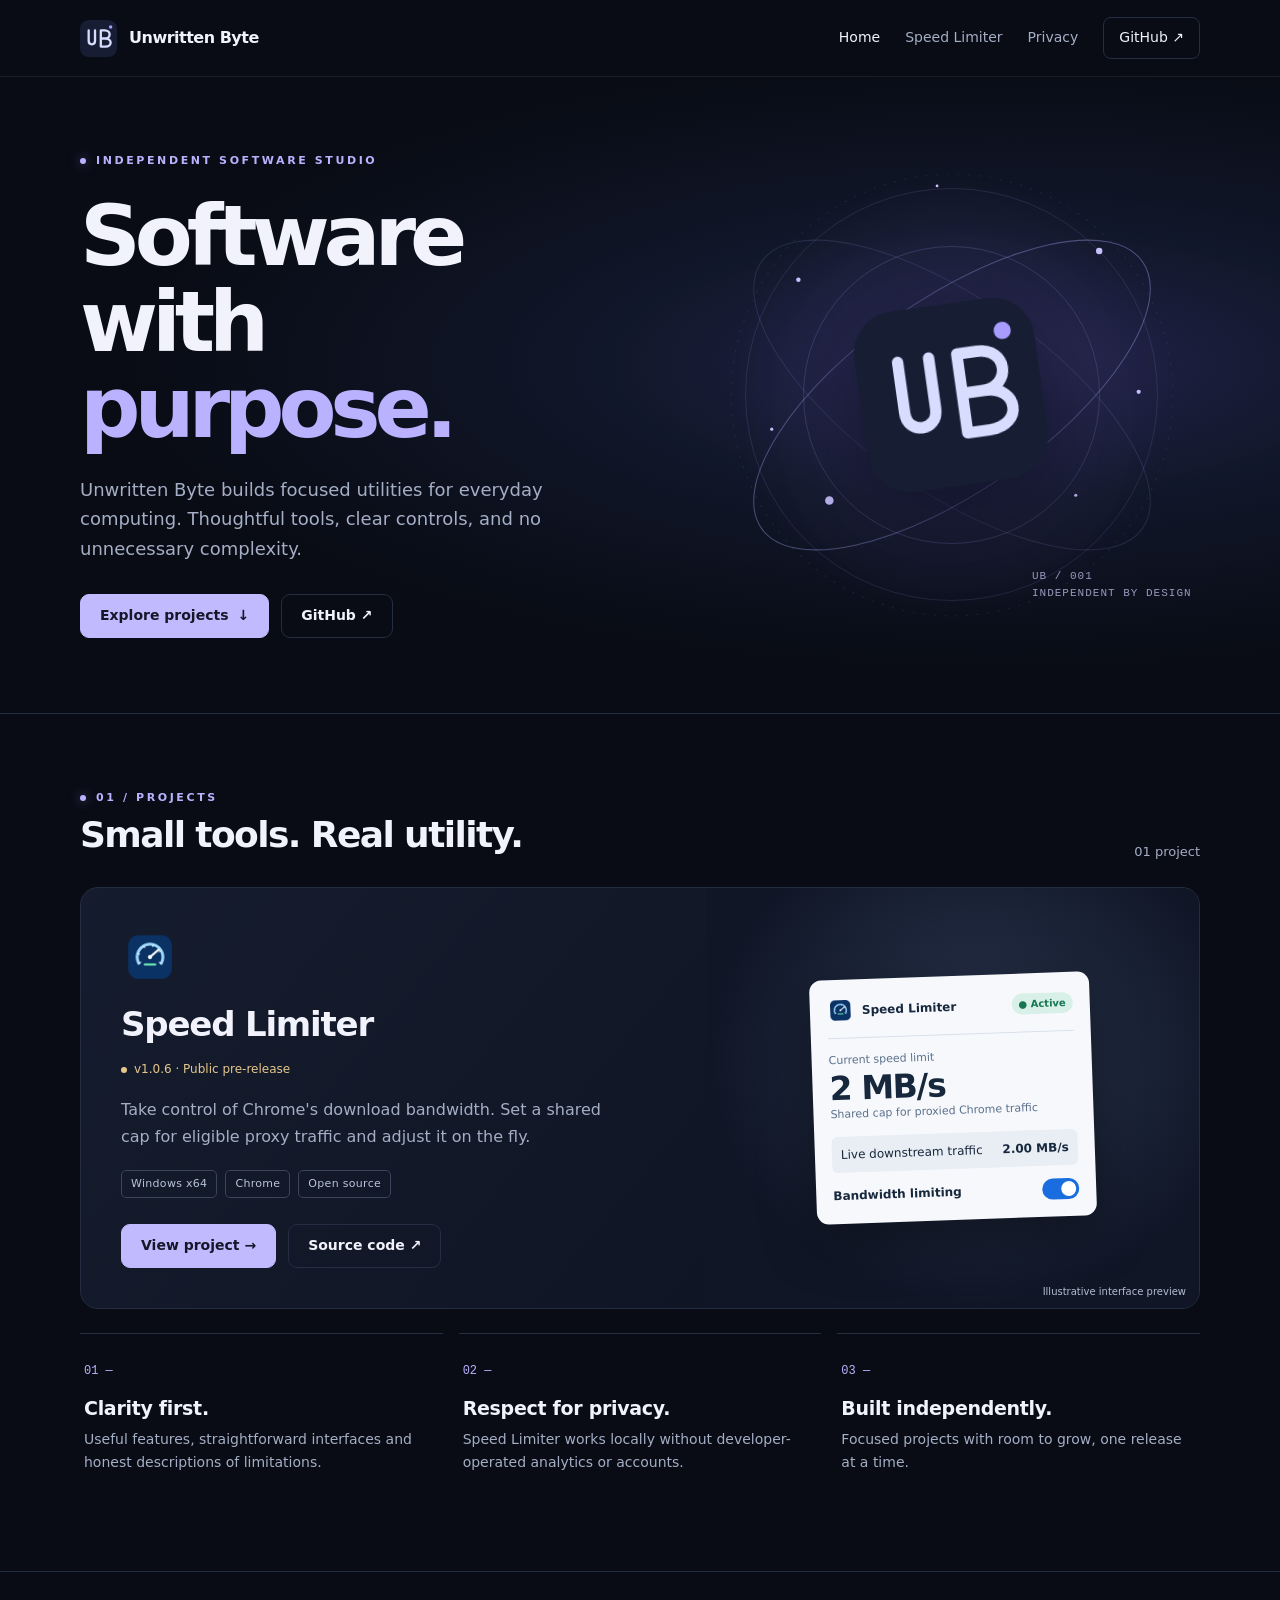
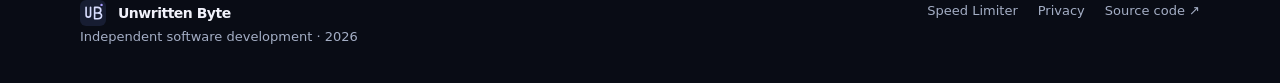
==== index.html @ 7c79fb75 "Initial Unwritten Byte website" ====
<!doctype html><html lang="en"><head><meta charset="utf-8"><meta name="viewport" content="width=device-width, initial-scale=1"><meta name="description" content="Independent software and focused utilities by Unwritten Byte."><meta name="theme-color" content="#090c15"><title>Unwritten Byte — Independent software</title><link rel="icon" type="image/svg+xml" href="assets/mark.svg"><link rel="stylesheet" href="assets/site.css"></head><body><a class="skip" href="#main">Skip to content</a><header class="top"><div class="wrap nav"><a class="brand" href="index.html"><img src="assets/mark.svg" alt="" width="37" height="37">Unwritten Byte</a><nav class="navlinks" aria-label="Main navigation"><a href="index.html" aria-current="page">Home</a><a href="speed-limiter.html">Speed Limiter</a><a href="privacy.html">Privacy</a><a class="github" href="https://github.com/unwrittenbyte">GitHub ↗</a></nav></div></header><main id="main"><section class="hero"><div class="wrap"><div><div class="eyebrow">Independent software studio</div><h1>Software with <span>purpose.</span></h1><p class="lead">Unwritten Byte builds focused utilities for everyday computing. Thoughtful tools, clear controls, and no unnecessary complexity.</p><div class="buttons"><a class="button primary" href="#projects">Explore projects <span aria-hidden="true">↓</span></a><a class="button" href="https://github.com/unwrittenbyte">GitHub ↗</a></div></div><div class="orbit" aria-hidden="true"><svg viewBox="0 0 450 450" fill="none"><defs><radialGradient id="glow"><stop stop-color="#9e96ff" stop-opacity=".17"/><stop offset="1" stop-color="#9e96ff" stop-opacity="0"/></radialGradient></defs><circle cx="225" cy="225" r="205" fill="url(#glow)"/><ellipse cx="225" cy="225" rx="218" ry="90" transform="rotate(-35 225 225)" stroke="#a3a9f6" stroke-opacity=".38"/><ellipse cx="225" cy="225" rx="218" ry="90" transform="rotate(35 225 225)" stroke="#a3a9f6" stroke-opacity=".14"/><circle cx="225" cy="225" r="207" stroke="#a3a9f6" stroke-opacity=".1" stroke-dasharray="2 8"/><g fill="#c9c3ff"><circle cx="81" cy="117" r="2.1"/><circle cx="363" cy="90" r="3"/><circle cx="110" cy="324" r="4"/><circle cx="341" cy="319" r="1.5"/><circle cx="211" cy="29" r="1.3"/><circle cx="400" cy="222" r="2"/><circle cx="56" cy="257" r="1.5"/></g></svg><img class="orb-mark" src="assets/mark.svg" alt=""><span class="orbit-label">UB / 001<br>INDEPENDENT BY DESIGN</span></div></div></section><section class="section wrap" id="projects"><div class="sectionhead"><div><div class="eyebrow">01 / Projects</div><h2>Small tools. Real utility.</h2></div><span class="small">01 project</span></div><article class="product"><div class="product-copy"><img class="product-icon" src="assets/speed-limiter.png" alt=""><h3>Speed Limiter</h3><span class="status">v1.0.6 · Public pre-release</span><p>Take control of Chrome's download bandwidth. Set a shared cap for eligible proxy traffic and adjust it on the fly.</p><div class="tags"><span class="tag">Windows x64</span><span class="tag">Chrome</span><span class="tag">Open source</span></div><div class="buttons"><a class="button primary" href="speed-limiter.html">View project →</a><a class="button" href="https://github.com/unwrittenbyte/speed-limiter">Source code ↗</a></div></div><div class="preview"><div class="mock" aria-label="Illustration of Speed Limiter interface"><div class="mock-head"><img src="assets/speed-limiter.png" alt="">Speed Limiter <span class="active">● Active</span></div><hr><div class="muted">Current speed limit</div><div class="value">2 MB/s</div><div class="muted">Shared cap for proxied Chrome traffic</div><div class="meter"><span>Live downstream traffic</span><strong>2.00 MB/s</strong></div><div class="switch">Bandwidth limiting <span class="toggle" aria-hidden="true"></span></div></div><span class="mock-caption">Illustrative interface preview</span></div></article><div class="principles"><article class="principle"><span class="num">01 —</span><h3>Clarity first.</h3><p>Useful features, straightforward interfaces and honest descriptions of limitations.</p></article><article class="principle"><span class="num">02 —</span><h3>Respect for privacy.</h3><p>Speed Limiter works locally without developer-operated analytics or accounts.</p></article><article class="principle"><span class="num">03 —</span><h3>Built independently.</h3><p>Focused projects with room to grow, one release at a time.</p></article></div></section></main><footer class="footer"><div class="wrap foot"><div><a class="brand" href="index.html"><img src="assets/mark.svg" alt="" width="26" height="26">Unwritten Byte</a><div class="small">Independent software development · 2026</div></div><nav class="footlinks" aria-label="Footer"><a href="speed-limiter.html">Speed Limiter</a><a href="privacy.html">Privacy</a><a href="https://github.com/unwrittenbyte/speed-limiter">Source code ↗</a></nav></div></footer></body></html>
---- assets/site.css ----
/* Unwritten Byte — static website */
:root{color-scheme:dark;--bg:#090c15;--panel:#111727;--line:#252d42;--ink:#f1f2fb;--muted:#a4aec5;--accent:#bab2ff;--green:#82dcc2;--max:1120px}*{box-sizing:border-box}html{scroll-behavior:smooth}body{margin:0;background:var(--bg);color:var(--ink);font:16px/1.65 system-ui,-apple-system,BlinkMacSystemFont,"Segoe UI",sans-serif;-webkit-font-smoothing:antialiased}a{color:var(--accent);text-underline-offset:4px}a:hover{color:white}a:focus-visible{outline:2px solid #b9b0ff;outline-offset:5px;border-radius:4px}img{max-width:100%;display:block}.wrap{width:min(var(--max),calc(100% - 64px));margin:auto}.top{border-bottom:1px solid #ffffff12;background:#090c15}.nav{min-height:76px;display:flex;align-items:center;justify-content:space-between;gap:24px}.brand{display:flex;align-items:center;gap:12px;color:var(--ink);font-weight:670;letter-spacing:-.5px;text-decoration:none;white-space:nowrap}.brand img{width:37px;height:37px}.navlinks{display:flex;gap:25px;align-items:center;flex-wrap:wrap}.navlinks a{font-size:14px;color:var(--muted);text-decoration:none}.navlinks a:hover,.navlinks a[aria-current=page]{color:var(--ink)}.navlinks .github{border:1px solid var(--line);padding:8px 15px;border-radius:8px;color:var(--ink)}.hero{position:relative;overflow:hidden;border-bottom:1px solid var(--line);background:radial-gradient(ellipse at 78% 45%,#22234b 0%,#11172a 28%,transparent 61%)}.hero .wrap{min-height:555px;display:grid;grid-template-columns:1.08fr .92fr;align-items:center;gap:40px;padding:75px 0}.eyebrow{font-size:11px;font-weight:700;letter-spacing:2.6px;text-transform:uppercase;color:var(--accent);display:flex;align-items:center;gap:10px}.eyebrow:before{content:"";width:6px;height:6px;display:inline-block;border-radius:50%;background:var(--accent);box-shadow:0 0 12px #b5aaff80}.hero h1{font-size:clamp(48px,6.6vw,88px);line-height:1.02;margin:23px 0;letter-spacing:-.072em;font-weight:660}.hero h1 span{display:block;color:var(--accent)}.lead{font-size:18px;color:var(--muted);max-width:475px;margin:0 0 30px}.buttons{display:flex;gap:12px;flex-wrap:wrap;align-items:center}.button{display:inline-flex;align-items:center;justify-content:center;gap:9px;border:1px solid var(--line);padding:11px 19px;border-radius:9px;color:var(--ink);text-decoration:none;font-size:14px;font-weight:620;line-height:1.4;min-height:44px}.button.primary{background:#c2baff;color:#161629;border-color:#c2baff}.button.primary:hover{background:#dfd9ff;color:#151425}.button:hover{border-color:#767598;color:white}.orbit{position:relative;aspect-ratio:1;max-width:480px;width:100%;margin:auto;display:grid;place-items:center;isolation:isolate}.orbit:before,.orbit:after{content:"";position:absolute;inset:7%;border:1px solid #9b9bea25;border-radius:50%;z-index:-1}.orbit:after{inset:19%;border-color:#9b9bea3a}.orbit svg{position:absolute;inset:0;width:100%;height:100%;z-index:-1}.orb-mark{width:38%;filter:drop-shadow(0 20px 55px #0c0c22);transform:rotate(-8deg)}.orbit-label{position:absolute;bottom:7%;right:0;font:11px/1.5 ui-monospace,Consolas,monospace;letter-spacing:1px;color:#969abd}.section{padding:75px 0}.sectionhead{display:flex;justify-content:space-between;align-items:end;gap:24px;margin-bottom:25px}.sectionhead h2{font-size:36px;letter-spacing:-1.6px;line-height:1.2;margin:6px 0}.small{font-size:13px;color:var(--muted)}.product{display:grid;grid-template-columns:1.12fr .88fr;background:linear-gradient(130deg,#151c2d,#0d1220);border:1px solid var(--line);border-radius:18px;overflow:hidden}.product-copy{padding:40px}.product-copy h3{font-size:34px;line-height:1.2;letter-spacing:-1.2px;margin:18px 0 10px}.product-icon{width:58px;height:58px;border-radius:13px}.product-copy p{color:var(--muted);max-width:490px}.tags{display:flex;gap:8px;flex-wrap:wrap;margin:20px 0 26px}.tag{font-size:11px;letter-spacing:.3px;color:#b9c4da;border:1px solid #3b455b;border-radius:5px;padding:4px 9px}.preview{min-height:305px;background:radial-gradient(ellipse at 55% 40%,#2a3650,#101626 70%);display:flex;align-items:center;justify-content:center;position:relative;padding:27px;overflow:hidden}.mock{background:#f6f8fc;color:#17283d;border-radius:12px;width:280px;padding:17px;box-shadow:0 15px 55px #0006;font-size:12px;line-height:1.5;transform:rotate(-2deg)}.mock-head{display:flex;align-items:center;gap:8px;font-weight:700}.mock-head img{width:27px;border-radius:6px}.mock-head .active{margin-left:auto;color:#167653;background:#d8f0e7;border-radius:20px;padding:3px 7px;font-size:10px}.mock hr{border:0;border-top:1px solid #d9e0ea;margin:14px 0}.mock .value{font-size:33px;font-weight:760;letter-spacing:-1.4px;line-height:1.15}.mock .muted{color:#5c708b;font-size:11px}.mock .meter{margin:13px 0;background:#e9eef5;padding:9px;border-radius:6px;display:flex;justify-content:space-between;gap:8px}.mock .meter strong{white-space:nowrap}.mock .switch{display:flex;align-items:center;justify-content:space-between;font-weight:650}.mock .toggle{background:#196dde;border-radius:20px;width:37px;height:21px;padding:3px;display:flex;justify-content:flex-end}.mock .toggle:after{content:"";width:15px;height:15px;border-radius:50%;background:white}.mock-caption{position:absolute;bottom:8px;right:13px;color:#b3bed1;font-size:10px}.principles{display:grid;grid-template-columns:repeat(3,1fr);gap:16px;margin-top:24px}.principle{border-top:1px solid var(--line);padding:22px 4px}.principle .num{font:12px ui-monospace,monospace;color:var(--accent)}.principle h3{font-size:19px;margin:10px 0 4px;letter-spacing:-.3px}.principle p{font-size:14px;color:var(--muted);margin:0}.footer{border-top:1px solid var(--line);padding:28px 0 35px}.foot{display:flex;justify-content:space-between;align-items:flex-start;gap:20px;flex-wrap:wrap}.foot a{font-size:13px;color:var(--muted);text-decoration:none}.footlinks{display:flex;gap:20px;flex-wrap:wrap}.foot .brand{font-size:14px;color:var(--ink)}.foot .brand img{width:26px;height:26px}.pagehero{padding:68px 0 45px;background:radial-gradient(ellipse at 82% 0%,#202447,transparent 57%);border-bottom:1px solid var(--line)}.pagehero h1{font-size:clamp(42px,6vw,66px);line-height:1.08;letter-spacing:-.056em;margin:16px 0}.pagehero .lead{max-width:690px}.doc{display:grid;grid-template-columns:225px minmax(0,1fr);gap:45px;padding:45px 0 80px}.toc{align-self:start;position:sticky;top:20px;border-left:1px solid var(--line);padding-left:18px}.toc strong{font-size:12px;text-transform:uppercase;letter-spacing:1.7px;color:var(--muted)}.toc a{display:block;text-decoration:none;font-size:14px;margin-top:10px;color:var(--muted)}.toc a:hover{color:white}.prose{max-width:790px}.prose h2{font-size:25px;letter-spacing:-.6px;line-height:1.25;margin:36px 0 12px;scroll-margin-top:20px}.prose h2:first-child{margin-top:0}.prose p,.prose li{color:#bfc7d8}.prose ul,.prose ol{padding-left:23px}.prose li{margin:8px 0}.notice{border:1px solid #6a5733;border-left:3px solid #e8be77;background:#201b17;padding:16px 18px;border-radius:8px;margin:18px 0;color:#e8d7ba;font-size:14px}.notice p{color:#e8d7ba;margin:5px 0}.download{border:1px solid var(--line);background:var(--panel);border-radius:12px;padding:20px;margin:18px 0}.download h3{margin:0;font-size:19px}.download p{margin:5px 0 15px}.prose code{font-size:.86em;background:#181f31;padding:2px 5px;border-radius:4px;overflow-wrap:anywhere}.prose pre{background:#101625;border:1px solid var(--line);padding:15px;border-radius:8px;overflow:auto}.prose pre code{background:none;padding:0;white-space:pre-wrap}.sub{font-size:13px;color:var(--muted)}.back{font-size:13px;color:var(--muted);text-decoration:none}.status{display:inline-flex;align-items:center;gap:7px;font-size:12px;color:#e6c88d}.status:before{content:"";height:6px;width:6px;background:#e6c88d;border-radius:50%}.skip{position:absolute;left:12px;top:-100px;z-index:10;background:white;color:black;padding:10px}.skip:focus{top:12px}@media(max-width:760px){.wrap{width:calc(100% - 36px)}.nav{min-height:0;padding:16px 0;align-items:flex-start;flex-direction:column;gap:12px}.navlinks{gap:16px}.navlinks .github{padding:0;border:0}.hero .wrap{grid-template-columns:1fr;padding:52px 0 26px;gap:8px;min-height:auto}.hero h1{font-size:clamp(45px,11vw,70px)}.orbit{max-width:300px}.section{padding:40px 0}.sectionhead h2{font-size:30px}.product{grid-template-columns:1fr}.product-copy{padding:25px}.product-copy h3{font-size:29px}.preview{min-height:275px}.principles{grid-template-columns:1fr;gap:0}.doc{grid-template-columns:1fr;gap:25px;padding:30px 0 55px}.toc{position:static}.pagehero{padding:40px 0 30px}.footlinks{gap:16px}}@media(prefers-reduced-motion:reduce){html{scroll-behavior:auto}}
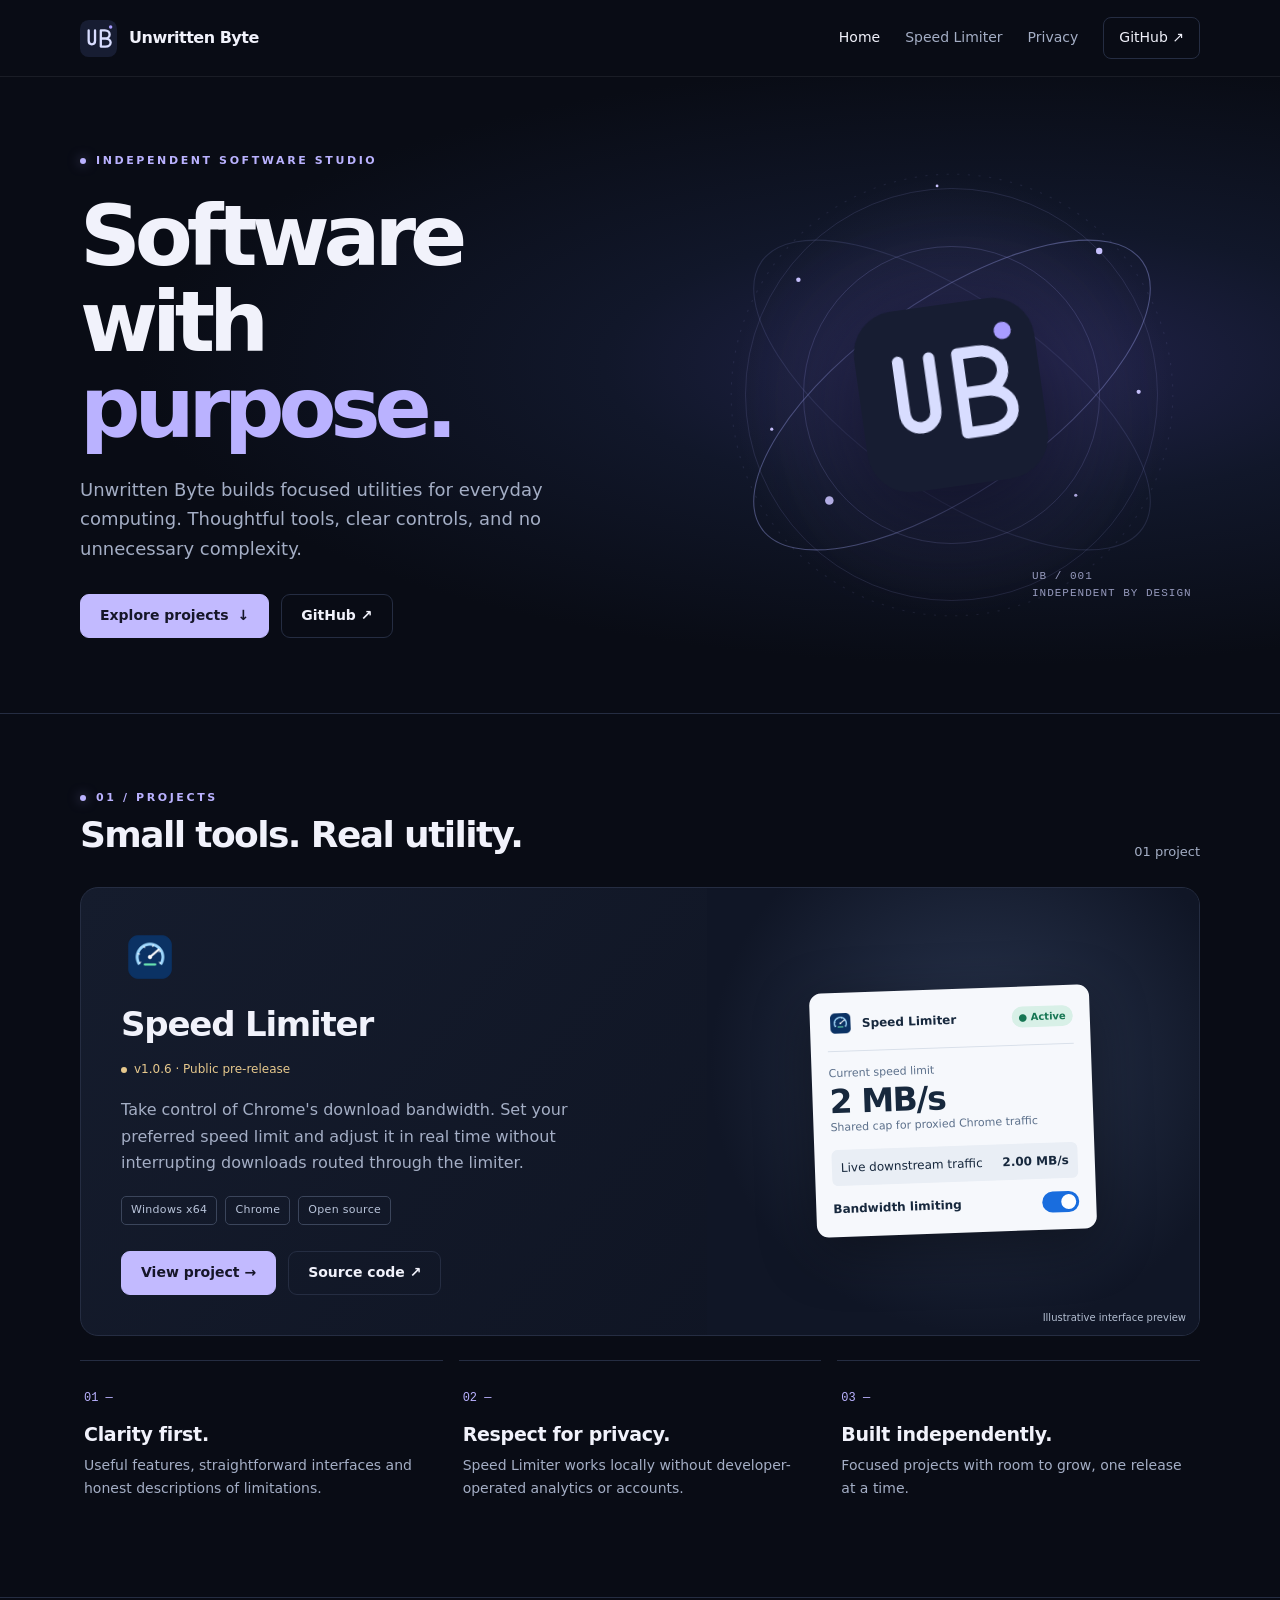
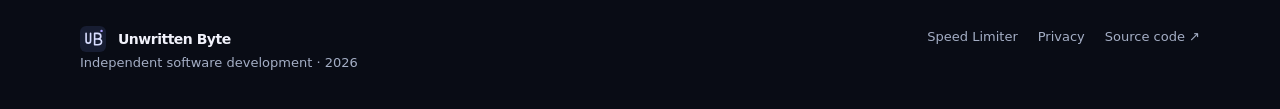
==== commit 398194f5: "Improve website product wording" ====
--- a/index.html
+++ b/index.html
@@ -1 +1,8 @@
-<!doctype html><html lang="en"><head><meta charset="utf-8"><meta name="viewport" content="width=device-width, initial-scale=1"><meta name="description" content="Independent software and focused utilities by Unwritten Byte."><meta name="theme-color" content="#090c15"><title>Unwritten Byte — Independent software</title><link rel="icon" type="image/svg+xml" href="assets/mark.svg"><link rel="stylesheet" href="assets/site.css"></head><body><a class="skip" href="#main">Skip to content</a><header class="top"><div class="wrap nav"><a class="brand" href="index.html"><img src="assets/mark.svg" alt="" width="37" height="37">Unwritten Byte</a><nav class="navlinks" aria-label="Main navigation"><a href="index.html" aria-current="page">Home</a><a href="speed-limiter.html">Speed Limiter</a><a href="privacy.html">Privacy</a><a class="github" href="https://github.com/unwrittenbyte">GitHub ↗</a></nav></div></header><main id="main"><section class="hero"><div class="wrap"><div><div class="eyebrow">Independent software studio</div><h1>Software with <span>purpose.</span></h1><p class="lead">Unwritten Byte builds focused utilities for everyday computing. Thoughtful tools, clear controls, and no unnecessary complexity.</p><div class="buttons"><a class="button primary" href="#projects">Explore projects <span aria-hidden="true">↓</span></a><a class="button" href="https://github.com/unwrittenbyte">GitHub ↗</a></div></div><div class="orbit" aria-hidden="true"><svg viewBox="0 0 450 450" fill="none"><defs><radialGradient id="glow"><stop stop-color="#9e96ff" stop-opacity=".17"/><stop offset="1" stop-color="#9e96ff" stop-opacity="0"/></radialGradient></defs><circle cx="225" cy="225" r="205" fill="url(#glow)"/><ellipse cx="225" cy="225" rx="218" ry="90" transform="rotate(-35 225 225)" stroke="#a3a9f6" stroke-opacity=".38"/><ellipse cx="225" cy="225" rx="218" ry="90" transform="rotate(35 225 225)" stroke="#a3a9f6" stroke-opacity=".14"/><circle cx="225" cy="225" r="207" stroke="#a3a9f6" stroke-opacity=".1" stroke-dasharray="2 8"/><g fill="#c9c3ff"><circle cx="81" cy="117" r="2.1"/><circle cx="363" cy="90" r="3"/><circle cx="110" cy="324" r="4"/><circle cx="341" cy="319" r="1.5"/><circle cx="211" cy="29" r="1.3"/><circle cx="400" cy="222" r="2"/><circle cx="56" cy="257" r="1.5"/></g></svg><img class="orb-mark" src="assets/mark.svg" alt=""><span class="orbit-label">UB / 001<br>INDEPENDENT BY DESIGN</span></div></div></section><section class="section wrap" id="projects"><div class="sectionhead"><div><div class="eyebrow">01 / Projects</div><h2>Small tools. Real utility.</h2></div><span class="small">01 project</span></div><article class="product"><div class="product-copy"><img class="product-icon" src="assets/speed-limiter.png" alt=""><h3>Speed Limiter</h3><span class="status">v1.0.6 · Public pre-release</span><p>Take control of Chrome's download bandwidth. Set a shared cap for eligible proxy traffic and adjust it on the fly.</p><div class="tags"><span class="tag">Windows x64</span><span class="tag">Chrome</span><span class="tag">Open source</span></div><div class="buttons"><a class="button primary" href="speed-limiter.html">View project →</a><a class="button" href="https://github.com/unwrittenbyte/speed-limiter">Source code ↗</a></div></div><div class="preview"><div class="mock" aria-label="Illustration of Speed Limiter interface"><div class="mock-head"><img src="assets/speed-limiter.png" alt="">Speed Limiter <span class="active">● Active</span></div><hr><div class="muted">Current speed limit</div><div class="value">2 MB/s</div><div class="muted">Shared cap for proxied Chrome traffic</div><div class="meter"><span>Live downstream traffic</span><strong>2.00 MB/s</strong></div><div class="switch">Bandwidth limiting <span class="toggle" aria-hidden="true"></span></div></div><span class="mock-caption">Illustrative interface preview</span></div></article><div class="principles"><article class="principle"><span class="num">01 —</span><h3>Clarity first.</h3><p>Useful features, straightforward interfaces and honest descriptions of limitations.</p></article><article class="principle"><span class="num">02 —</span><h3>Respect for privacy.</h3><p>Speed Limiter works locally without developer-operated analytics or accounts.</p></article><article class="principle"><span class="num">03 —</span><h3>Built independently.</h3><p>Focused projects with room to grow, one release at a time.</p></article></div></section></main><footer class="footer"><div class="wrap foot"><div><a class="brand" href="index.html"><img src="assets/mark.svg" alt="" width="26" height="26">Unwritten Byte</a><div class="small">Independent software development · 2026</div></div><nav class="footlinks" aria-label="Footer"><a href="speed-limiter.html">Speed Limiter</a><a href="privacy.html">Privacy</a><a href="https://github.com/unwrittenbyte/speed-limiter">Source code ↗</a></nav></div></footer></body></html>+<!doctype html><html lang="en">
+<head><meta charset="utf-8"><meta name="viewport" content="width=device-width, initial-scale=1"><meta name="description" content="Independent software and focused utilities by Unwritten Byte."><meta name="theme-color" content="#090c15"><title>Unwritten Byte — Independent software</title><link rel="icon" type="image/svg+xml" href="assets/mark.svg"><link rel="stylesheet" href="assets/site.css"></head>
+<body><a class="skip" href="#main">Skip to content</a><header class="top"><div class="wrap nav"><a class="brand" href="index.html"><img src="assets/mark.svg" alt="" width="37" height="37">Unwritten Byte</a><nav class="navlinks" aria-label="Main navigation"><a href="index.html" aria-current="page">Home</a><a href="speed-limiter.html">Speed Limiter</a><a href="privacy.html">Privacy</a><a class="github" href="https://github.com/unwrittenbyte">GitHub ↗</a></nav></div></header>
+<main id="main"><section class="hero"><div class="wrap"><div><div class="eyebrow">Independent software studio</div><h1>Software with <span>purpose.</span></h1><p class="lead">Unwritten Byte builds focused utilities for everyday computing. Thoughtful tools, clear controls, and no unnecessary complexity.</p><div class="buttons"><a class="button primary" href="#projects">Explore projects <span aria-hidden="true">↓</span></a><a class="button" href="https://github.com/unwrittenbyte">GitHub ↗</a></div></div><div class="orbit" aria-hidden="true"><svg viewBox="0 0 450 450" fill="none"><defs><radialGradient id="glow"><stop stop-color="#9e96ff" stop-opacity=".17"/><stop offset="1" stop-color="#9e96ff" stop-opacity="0"/></radialGradient></defs><circle cx="225" cy="225" r="205" fill="url(#glow)"/><ellipse cx="225" cy="225" rx="218" ry="90" transform="rotate(-35 225 225)" stroke="#a3a9f6" stroke-opacity=".38"/><ellipse cx="225" cy="225" rx="218" ry="90" transform="rotate(35 225 225)" stroke="#a3a9f6" stroke-opacity=".14"/><circle cx="225" cy="225" r="207" stroke="#a3a9f6" stroke-opacity=".1" stroke-dasharray="2 8"/><g fill="#c9c3ff"><circle cx="81" cy="117" r="2.1"/><circle cx="363" cy="90" r="3"/><circle cx="110" cy="324" r="4"/><circle cx="341" cy="319" r="1.5"/><circle cx="211" cy="29" r="1.3"/><circle cx="400" cy="222" r="2"/><circle cx="56" cy="257" r="1.5"/></g></svg><img class="orb-mark" src="assets/mark.svg" alt=""><span class="orbit-label">UB / 001<br>INDEPENDENT BY DESIGN</span></div></div></section>
+<section class="section wrap" id="projects"><div class="sectionhead"><div><div class="eyebrow">01 / Projects</div><h2>Small tools. Real utility.</h2></div><span class="small">01 project</span></div><article class="product"><div class="product-copy"><img class="product-icon" src="assets/speed-limiter.png" alt=""><h3>Speed Limiter</h3><span class="status">v1.0.6 · Public pre-release</span><p>Take control of Chrome's download bandwidth. Set your preferred speed limit and adjust it in real time without interrupting downloads routed through the limiter.</p><div class="tags"><span class="tag">Windows x64</span><span class="tag">Chrome</span><span class="tag">Open source</span></div><div class="buttons"><a class="button primary" href="speed-limiter.html">View project →</a><a class="button" href="https://github.com/unwrittenbyte/speed-limiter">Source code ↗</a></div></div><div class="preview"><div class="mock" aria-label="Illustration of Speed Limiter interface"><div class="mock-head"><img src="assets/speed-limiter.png" alt="">Speed Limiter <span class="active">● Active</span></div><hr><div class="muted">Current speed limit</div><div class="value">2 MB/s</div><div class="muted">Shared cap for proxied Chrome traffic</div><div class="meter"><span>Live downstream traffic</span><strong>2.00 MB/s</strong></div><div class="switch">Bandwidth limiting <span class="toggle" aria-hidden="true"></span></div></div><span class="mock-caption">Illustrative interface preview</span></div></article><div class="principles"><article class="principle"><span class="num">01 —</span><h3>Clarity first.</h3><p>Useful features, straightforward interfaces and honest descriptions of limitations.</p></article><article class="principle"><span class="num">02 —</span><h3>Respect for privacy.</h3><p>Speed Limiter works locally without developer-operated analytics or accounts.</p></article><article class="principle"><span class="num">03 —</span><h3>Built independently.</h3><p>Focused projects with room to grow, one release at a time.</p></article></div></section></main>
+<footer class="footer"><div class="wrap foot"><div><a class="brand" href="index.html"><img src="assets/mark.svg" alt="" width="26" height="26">Unwritten Byte</a><div class="small">Independent software development · 2026</div></div><nav class="footlinks" aria-label="Footer"><a href="speed-limiter.html">Speed Limiter</a><a href="privacy.html">Privacy</a><a href="https://github.com/unwrittenbyte/speed-limiter">Source code ↗</a></nav></div></footer>
+</body>
+</html>
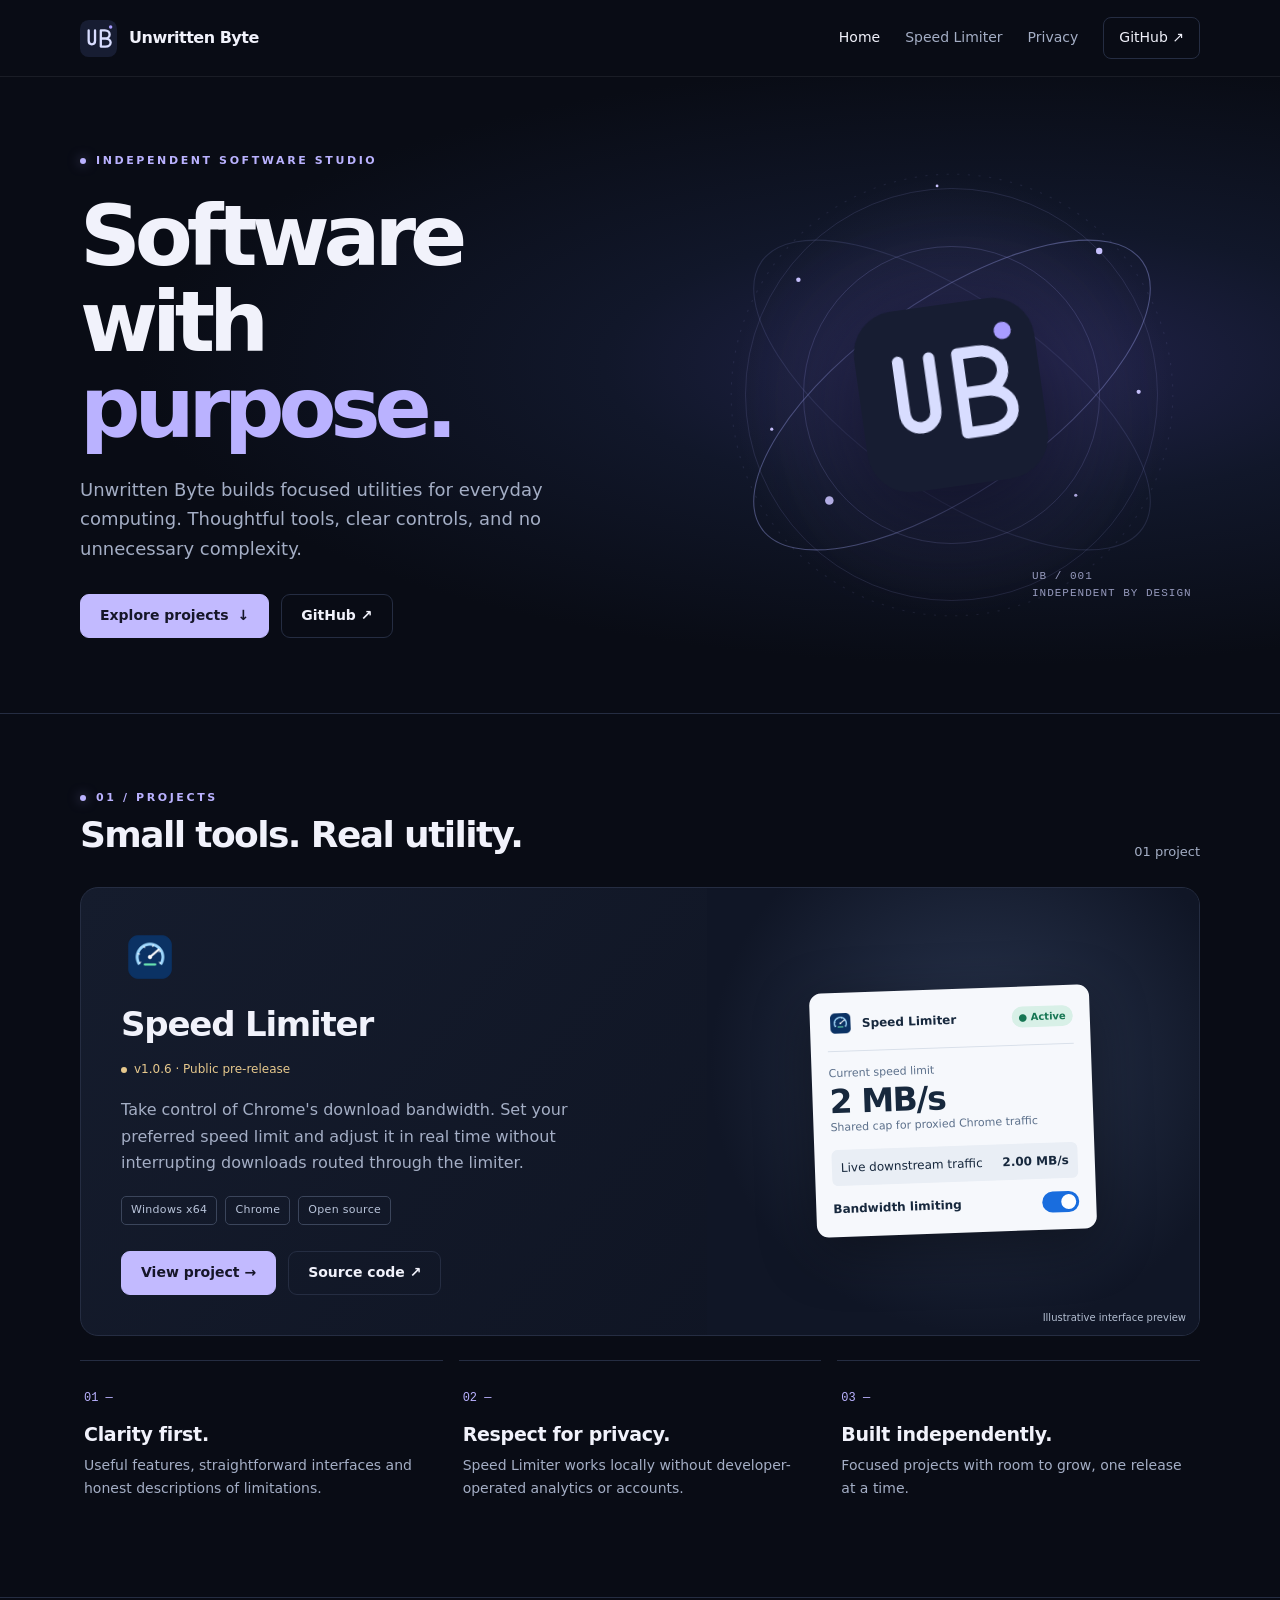
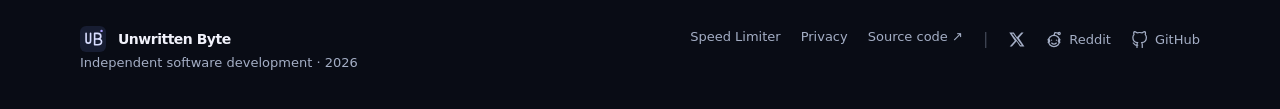
==== commit 88b2c834: "Add official social media links to website" ====
--- a/index.html
+++ b/index.html
@@ -3,6 +3,6 @@
 <body><a class="skip" href="#main">Skip to content</a><header class="top"><div class="wrap nav"><a class="brand" href="index.html"><img src="assets/mark.svg" alt="" width="37" height="37">Unwritten Byte</a><nav class="navlinks" aria-label="Main navigation"><a href="index.html" aria-current="page">Home</a><a href="speed-limiter.html">Speed Limiter</a><a href="privacy.html">Privacy</a><a class="github" href="https://github.com/unwrittenbyte">GitHub ↗</a></nav></div></header>
 <main id="main"><section class="hero"><div class="wrap"><div><div class="eyebrow">Independent software studio</div><h1>Software with <span>purpose.</span></h1><p class="lead">Unwritten Byte builds focused utilities for everyday computing. Thoughtful tools, clear controls, and no unnecessary complexity.</p><div class="buttons"><a class="button primary" href="#projects">Explore projects <span aria-hidden="true">↓</span></a><a class="button" href="https://github.com/unwrittenbyte">GitHub ↗</a></div></div><div class="orbit" aria-hidden="true"><svg viewBox="0 0 450 450" fill="none"><defs><radialGradient id="glow"><stop stop-color="#9e96ff" stop-opacity=".17"/><stop offset="1" stop-color="#9e96ff" stop-opacity="0"/></radialGradient></defs><circle cx="225" cy="225" r="205" fill="url(#glow)"/><ellipse cx="225" cy="225" rx="218" ry="90" transform="rotate(-35 225 225)" stroke="#a3a9f6" stroke-opacity=".38"/><ellipse cx="225" cy="225" rx="218" ry="90" transform="rotate(35 225 225)" stroke="#a3a9f6" stroke-opacity=".14"/><circle cx="225" cy="225" r="207" stroke="#a3a9f6" stroke-opacity=".1" stroke-dasharray="2 8"/><g fill="#c9c3ff"><circle cx="81" cy="117" r="2.1"/><circle cx="363" cy="90" r="3"/><circle cx="110" cy="324" r="4"/><circle cx="341" cy="319" r="1.5"/><circle cx="211" cy="29" r="1.3"/><circle cx="400" cy="222" r="2"/><circle cx="56" cy="257" r="1.5"/></g></svg><img class="orb-mark" src="assets/mark.svg" alt=""><span class="orbit-label">UB / 001<br>INDEPENDENT BY DESIGN</span></div></div></section>
 <section class="section wrap" id="projects"><div class="sectionhead"><div><div class="eyebrow">01 / Projects</div><h2>Small tools. Real utility.</h2></div><span class="small">01 project</span></div><article class="product"><div class="product-copy"><img class="product-icon" src="assets/speed-limiter.png" alt=""><h3>Speed Limiter</h3><span class="status">v1.0.6 · Public pre-release</span><p>Take control of Chrome's download bandwidth. Set your preferred speed limit and adjust it in real time without interrupting downloads routed through the limiter.</p><div class="tags"><span class="tag">Windows x64</span><span class="tag">Chrome</span><span class="tag">Open source</span></div><div class="buttons"><a class="button primary" href="speed-limiter.html">View project →</a><a class="button" href="https://github.com/unwrittenbyte/speed-limiter">Source code ↗</a></div></div><div class="preview"><div class="mock" aria-label="Illustration of Speed Limiter interface"><div class="mock-head"><img src="assets/speed-limiter.png" alt="">Speed Limiter <span class="active">● Active</span></div><hr><div class="muted">Current speed limit</div><div class="value">2 MB/s</div><div class="muted">Shared cap for proxied Chrome traffic</div><div class="meter"><span>Live downstream traffic</span><strong>2.00 MB/s</strong></div><div class="switch">Bandwidth limiting <span class="toggle" aria-hidden="true"></span></div></div><span class="mock-caption">Illustrative interface preview</span></div></article><div class="principles"><article class="principle"><span class="num">01 —</span><h3>Clarity first.</h3><p>Useful features, straightforward interfaces and honest descriptions of limitations.</p></article><article class="principle"><span class="num">02 —</span><h3>Respect for privacy.</h3><p>Speed Limiter works locally without developer-operated analytics or accounts.</p></article><article class="principle"><span class="num">03 —</span><h3>Built independently.</h3><p>Focused projects with room to grow, one release at a time.</p></article></div></section></main>
-<footer class="footer"><div class="wrap foot"><div><a class="brand" href="index.html"><img src="assets/mark.svg" alt="" width="26" height="26">Unwritten Byte</a><div class="small">Independent software development · 2026</div></div><nav class="footlinks" aria-label="Footer"><a href="speed-limiter.html">Speed Limiter</a><a href="privacy.html">Privacy</a><a href="https://github.com/unwrittenbyte/speed-limiter">Source code ↗</a></nav></div></footer>
+<footer class="footer"><div class="wrap foot"><div><a class="brand" href="index.html"><img src="assets/mark.svg" alt="" width="26" height="26">Unwritten Byte</a><div class="small">Independent software development · 2026</div></div><nav class="footlinks" aria-label="Footer"><a href="speed-limiter.html">Speed Limiter</a><a href="privacy.html">Privacy</a><a href="https://github.com/unwrittenbyte/speed-limiter">Source code ↗</a><span aria-hidden="true" style="color:var(--muted);opacity:.35">|</span><a href="https://x.com/UnwrittenByteX" target="_blank" rel="noopener noreferrer" title="Unwritten Byte on X" aria-label="Unwritten Byte on X" style="display:inline-flex;align-items:center;gap:6px;white-space:nowrap"><svg width="17" height="17" viewBox="0 0 24 24" fill="currentColor" aria-hidden="true" focusable="false"><path d="M18.901 2H22l-6.78 7.75L23.2 22h-6.25l-4.9-7.43L5.54 22H2.4l7.25-8.3L1.8 2h6.4l4.43 6.77L18.901 2Zm-1.1 18h1.72L7.25 3.9H5.4Z"/></svg></a><a href="https://www.reddit.com/user/UnwrittenByte/" target="_blank" rel="noopener noreferrer" title="Unwritten Byte on Reddit" style="display:inline-flex;align-items:center;gap:6px;white-space:nowrap"><svg width="18" height="18" viewBox="0 0 24 24" fill="none" stroke="currentColor" stroke-width="1.7" stroke-linecap="round" stroke-linejoin="round" aria-hidden="true" focusable="false"><circle cx="12" cy="13.3" r="7.5"/><path d="M12 5.7 13.3 2l4.1.9"/><circle cx="18.9" cy="3.3" r="1.4"/><circle cx="8.8" cy="12.2" r=".8" fill="currentColor" stroke="none"/><circle cx="15.2" cy="12.2" r=".8" fill="currentColor" stroke="none"/><path d="M8.9 16.1q3.1 2.8 6.2 0"/><path d="M4.3 11.2a2 2 0 1 1 0 4M19.7 11.2a2 2 0 1 0 0 4"/></svg>Reddit</a><a href="https://github.com/unwrittenbyte" target="_blank" rel="noopener noreferrer" title="Unwritten Byte on GitHub" style="display:inline-flex;align-items:center;gap:6px;white-space:nowrap"><svg width="18" height="18" viewBox="0 0 24 24" fill="none" stroke="currentColor" stroke-width="1.65" stroke-linecap="round" stroke-linejoin="round" aria-hidden="true" focusable="false"><path d="M9 19c-4.3 1.4-4.3-2.5-6-3m12 6v-3.87a3.37 3.37 0 0 0-.94-2.61c3.14-.35 6.44-1.54 6.44-7A5.44 5.44 0 0 0 19 4.77 5.07 5.07 0 0 0 18.91 1S17.73.65 15 2.48a13.38 13.38 0 0 0-7 0C5.27.65 4.09 1 4.09 1A5.07 5.07 0 0 0 4 4.77a5.44 5.44 0 0 0-1.5 3.78c0 5.42 3.3 6.61 6.44 7A3.37 3.37 0 0 0 8 18.13V22"/></svg>GitHub</a></nav></div></footer>
 </body>
 </html>
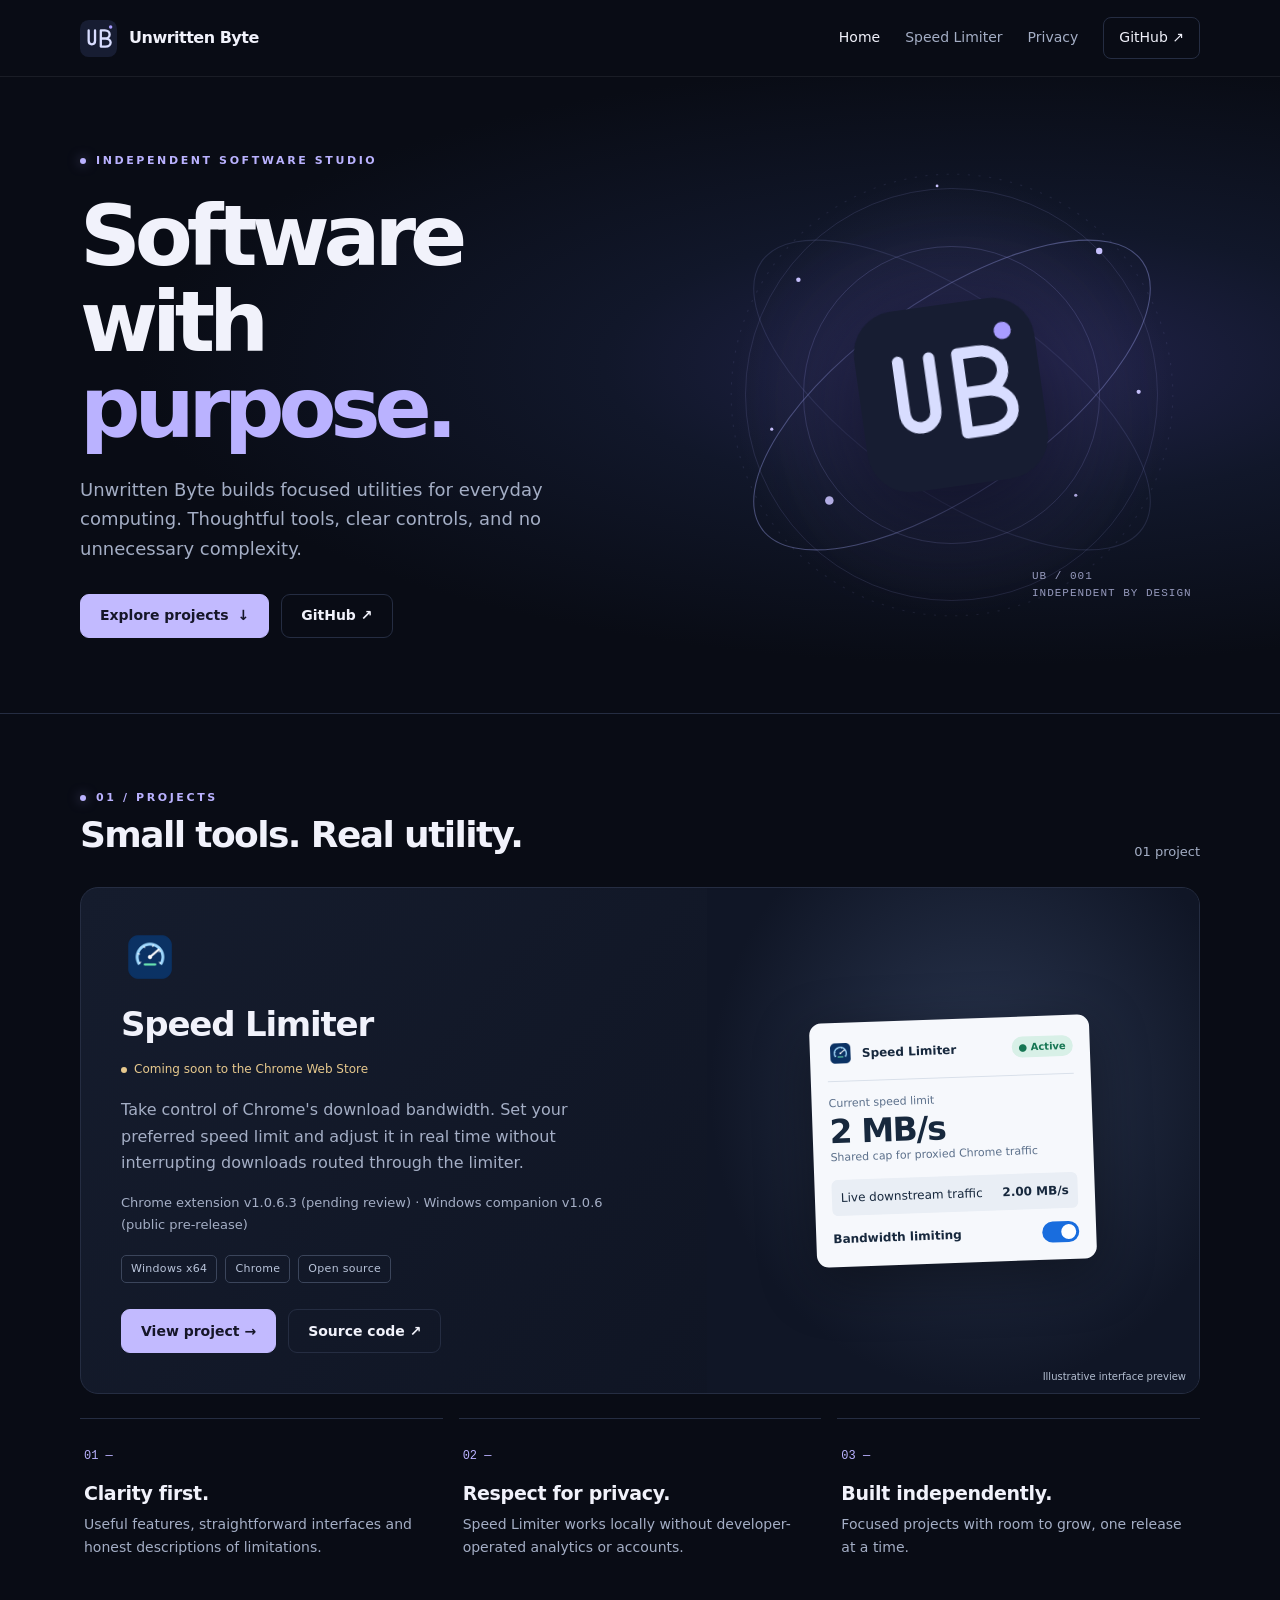
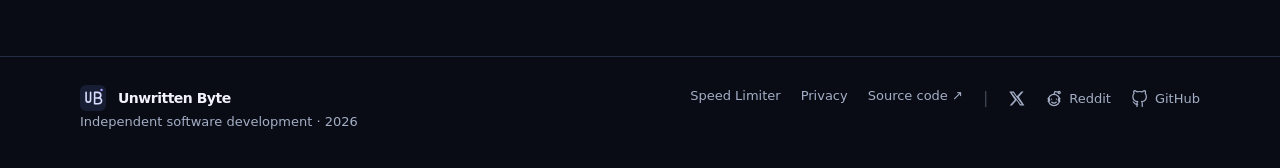
==== commit 205ca9f0: "Improve Speed Limiter onboarding for v1.0.6.3" ====
--- a/index.html
+++ b/index.html
@@ -2,7 +2,7 @@
 <head><meta charset="utf-8"><meta name="viewport" content="width=device-width, initial-scale=1"><meta name="description" content="Independent software and focused utilities by Unwritten Byte."><meta name="theme-color" content="#090c15"><title>Unwritten Byte — Independent software</title><link rel="icon" type="image/svg+xml" href="assets/mark.svg"><link rel="stylesheet" href="assets/site.css"></head>
 <body><a class="skip" href="#main">Skip to content</a><header class="top"><div class="wrap nav"><a class="brand" href="index.html"><img src="assets/mark.svg" alt="" width="37" height="37">Unwritten Byte</a><nav class="navlinks" aria-label="Main navigation"><a href="index.html" aria-current="page">Home</a><a href="speed-limiter.html">Speed Limiter</a><a href="privacy.html">Privacy</a><a class="github" href="https://github.com/unwrittenbyte">GitHub ↗</a></nav></div></header>
 <main id="main"><section class="hero"><div class="wrap"><div><div class="eyebrow">Independent software studio</div><h1>Software with <span>purpose.</span></h1><p class="lead">Unwritten Byte builds focused utilities for everyday computing. Thoughtful tools, clear controls, and no unnecessary complexity.</p><div class="buttons"><a class="button primary" href="#projects">Explore projects <span aria-hidden="true">↓</span></a><a class="button" href="https://github.com/unwrittenbyte">GitHub ↗</a></div></div><div class="orbit" aria-hidden="true"><svg viewBox="0 0 450 450" fill="none"><defs><radialGradient id="glow"><stop stop-color="#9e96ff" stop-opacity=".17"/><stop offset="1" stop-color="#9e96ff" stop-opacity="0"/></radialGradient></defs><circle cx="225" cy="225" r="205" fill="url(#glow)"/><ellipse cx="225" cy="225" rx="218" ry="90" transform="rotate(-35 225 225)" stroke="#a3a9f6" stroke-opacity=".38"/><ellipse cx="225" cy="225" rx="218" ry="90" transform="rotate(35 225 225)" stroke="#a3a9f6" stroke-opacity=".14"/><circle cx="225" cy="225" r="207" stroke="#a3a9f6" stroke-opacity=".1" stroke-dasharray="2 8"/><g fill="#c9c3ff"><circle cx="81" cy="117" r="2.1"/><circle cx="363" cy="90" r="3"/><circle cx="110" cy="324" r="4"/><circle cx="341" cy="319" r="1.5"/><circle cx="211" cy="29" r="1.3"/><circle cx="400" cy="222" r="2"/><circle cx="56" cy="257" r="1.5"/></g></svg><img class="orb-mark" src="assets/mark.svg" alt=""><span class="orbit-label">UB / 001<br>INDEPENDENT BY DESIGN</span></div></div></section>
-<section class="section wrap" id="projects"><div class="sectionhead"><div><div class="eyebrow">01 / Projects</div><h2>Small tools. Real utility.</h2></div><span class="small">01 project</span></div><article class="product"><div class="product-copy"><img class="product-icon" src="assets/speed-limiter.png" alt=""><h3>Speed Limiter</h3><span class="status">v1.0.6 · Public pre-release</span><p>Take control of Chrome's download bandwidth. Set your preferred speed limit and adjust it in real time without interrupting downloads routed through the limiter.</p><div class="tags"><span class="tag">Windows x64</span><span class="tag">Chrome</span><span class="tag">Open source</span></div><div class="buttons"><a class="button primary" href="speed-limiter.html">View project →</a><a class="button" href="https://github.com/unwrittenbyte/speed-limiter">Source code ↗</a></div></div><div class="preview"><div class="mock" aria-label="Illustration of Speed Limiter interface"><div class="mock-head"><img src="assets/speed-limiter.png" alt="">Speed Limiter <span class="active">● Active</span></div><hr><div class="muted">Current speed limit</div><div class="value">2 MB/s</div><div class="muted">Shared cap for proxied Chrome traffic</div><div class="meter"><span>Live downstream traffic</span><strong>2.00 MB/s</strong></div><div class="switch">Bandwidth limiting <span class="toggle" aria-hidden="true"></span></div></div><span class="mock-caption">Illustrative interface preview</span></div></article><div class="principles"><article class="principle"><span class="num">01 —</span><h3>Clarity first.</h3><p>Useful features, straightforward interfaces and honest descriptions of limitations.</p></article><article class="principle"><span class="num">02 —</span><h3>Respect for privacy.</h3><p>Speed Limiter works locally without developer-operated analytics or accounts.</p></article><article class="principle"><span class="num">03 —</span><h3>Built independently.</h3><p>Focused projects with room to grow, one release at a time.</p></article></div></section></main>
+<section class="section wrap" id="projects"><div class="sectionhead"><div><div class="eyebrow">01 / Projects</div><h2>Small tools. Real utility.</h2></div><span class="small">01 project</span></div><article class="product"><div class="product-copy"><img class="product-icon" src="assets/speed-limiter.png" alt=""><h3>Speed Limiter</h3><span class="status">Coming soon to the Chrome Web Store</span><p>Take control of Chrome's download bandwidth. Set your preferred speed limit and adjust it in real time without interrupting downloads routed through the limiter.</p><p class="small">Chrome extension v1.0.6.3 (pending review) · Windows companion v1.0.6 (public pre-release)</p><div class="tags"><span class="tag">Windows x64</span><span class="tag">Chrome</span><span class="tag">Open source</span></div><div class="buttons"><a class="button primary" href="speed-limiter.html">View project →</a><a class="button" href="https://github.com/unwrittenbyte/speed-limiter">Source code ↗</a></div></div><div class="preview"><div class="mock" aria-label="Illustration of Speed Limiter interface"><div class="mock-head"><img src="assets/speed-limiter.png" alt="">Speed Limiter <span class="active">● Active</span></div><hr><div class="muted">Current speed limit</div><div class="value">2 MB/s</div><div class="muted">Shared cap for proxied Chrome traffic</div><div class="meter"><span>Live downstream traffic</span><strong>2.00 MB/s</strong></div><div class="switch">Bandwidth limiting <span class="toggle" aria-hidden="true"></span></div></div><span class="mock-caption">Illustrative interface preview</span></div></article><div class="principles"><article class="principle"><span class="num">01 —</span><h3>Clarity first.</h3><p>Useful features, straightforward interfaces and honest descriptions of limitations.</p></article><article class="principle"><span class="num">02 —</span><h3>Respect for privacy.</h3><p>Speed Limiter works locally without developer-operated analytics or accounts.</p></article><article class="principle"><span class="num">03 —</span><h3>Built independently.</h3><p>Focused projects with room to grow, one release at a time.</p></article></div></section></main>
 <footer class="footer"><div class="wrap foot"><div><a class="brand" href="index.html"><img src="assets/mark.svg" alt="" width="26" height="26">Unwritten Byte</a><div class="small">Independent software development · 2026</div></div><nav class="footlinks" aria-label="Footer"><a href="speed-limiter.html">Speed Limiter</a><a href="privacy.html">Privacy</a><a href="https://github.com/unwrittenbyte/speed-limiter">Source code ↗</a><span aria-hidden="true" style="color:var(--muted);opacity:.35">|</span><a href="https://x.com/UnwrittenByteX" target="_blank" rel="noopener noreferrer" title="Unwritten Byte on X" aria-label="Unwritten Byte on X" style="display:inline-flex;align-items:center;gap:6px;white-space:nowrap"><svg width="17" height="17" viewBox="0 0 24 24" fill="currentColor" aria-hidden="true" focusable="false"><path d="M18.901 2H22l-6.78 7.75L23.2 22h-6.25l-4.9-7.43L5.54 22H2.4l7.25-8.3L1.8 2h6.4l4.43 6.77L18.901 2Zm-1.1 18h1.72L7.25 3.9H5.4Z"/></svg></a><a href="https://www.reddit.com/user/UnwrittenByte/" target="_blank" rel="noopener noreferrer" title="Unwritten Byte on Reddit" style="display:inline-flex;align-items:center;gap:6px;white-space:nowrap"><svg width="18" height="18" viewBox="0 0 24 24" fill="none" stroke="currentColor" stroke-width="1.7" stroke-linecap="round" stroke-linejoin="round" aria-hidden="true" focusable="false"><circle cx="12" cy="13.3" r="7.5"/><path d="M12 5.7 13.3 2l4.1.9"/><circle cx="18.9" cy="3.3" r="1.4"/><circle cx="8.8" cy="12.2" r=".8" fill="currentColor" stroke="none"/><circle cx="15.2" cy="12.2" r=".8" fill="currentColor" stroke="none"/><path d="M8.9 16.1q3.1 2.8 6.2 0"/><path d="M4.3 11.2a2 2 0 1 1 0 4M19.7 11.2a2 2 0 1 0 0 4"/></svg>Reddit</a><a href="https://github.com/unwrittenbyte" target="_blank" rel="noopener noreferrer" title="Unwritten Byte on GitHub" style="display:inline-flex;align-items:center;gap:6px;white-space:nowrap"><svg width="18" height="18" viewBox="0 0 24 24" fill="none" stroke="currentColor" stroke-width="1.65" stroke-linecap="round" stroke-linejoin="round" aria-hidden="true" focusable="false"><path d="M9 19c-4.3 1.4-4.3-2.5-6-3m12 6v-3.87a3.37 3.37 0 0 0-.94-2.61c3.14-.35 6.44-1.54 6.44-7A5.44 5.44 0 0 0 19 4.77 5.07 5.07 0 0 0 18.91 1S17.73.65 15 2.48a13.38 13.38 0 0 0-7 0C5.27.65 4.09 1 4.09 1A5.07 5.07 0 0 0 4 4.77a5.44 5.44 0 0 0-1.5 3.78c0 5.42 3.3 6.61 6.44 7A3.37 3.37 0 0 0 8 18.13V22"/></svg>GitHub</a></nav></div></footer>
 </body>
 </html>
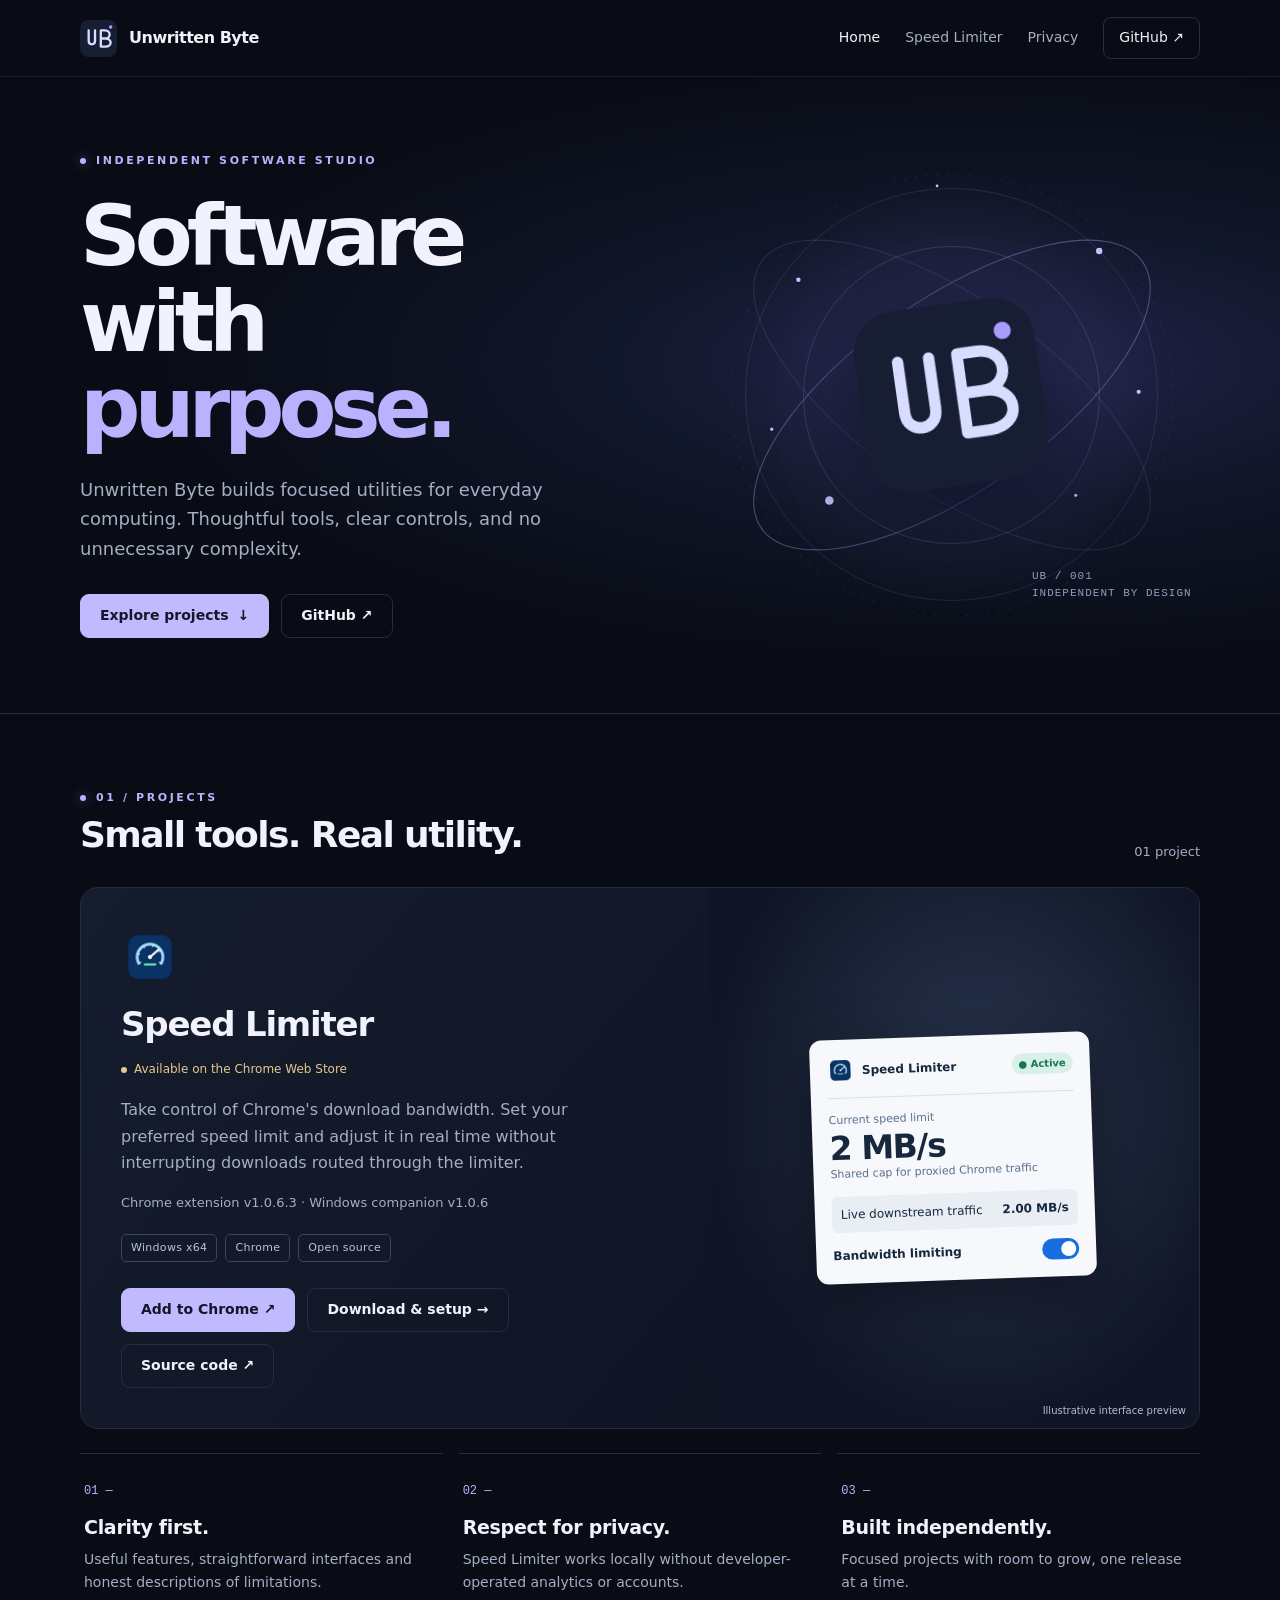
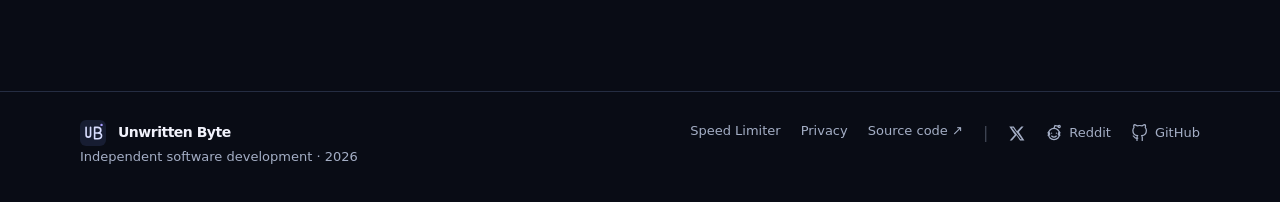
==== commit 09dce288: "Launch Speed Limiter v1.0.6.3 on Chrome Web Store" ====
--- a/index.html
+++ b/index.html
@@ -2,7 +2,7 @@
 <head><meta charset="utf-8"><meta name="viewport" content="width=device-width, initial-scale=1"><meta name="description" content="Independent software and focused utilities by Unwritten Byte."><meta name="theme-color" content="#090c15"><title>Unwritten Byte — Independent software</title><link rel="icon" type="image/svg+xml" href="assets/mark.svg"><link rel="stylesheet" href="assets/site.css"></head>
 <body><a class="skip" href="#main">Skip to content</a><header class="top"><div class="wrap nav"><a class="brand" href="index.html"><img src="assets/mark.svg" alt="" width="37" height="37">Unwritten Byte</a><nav class="navlinks" aria-label="Main navigation"><a href="index.html" aria-current="page">Home</a><a href="speed-limiter.html">Speed Limiter</a><a href="privacy.html">Privacy</a><a class="github" href="https://github.com/unwrittenbyte">GitHub ↗</a></nav></div></header>
 <main id="main"><section class="hero"><div class="wrap"><div><div class="eyebrow">Independent software studio</div><h1>Software with <span>purpose.</span></h1><p class="lead">Unwritten Byte builds focused utilities for everyday computing. Thoughtful tools, clear controls, and no unnecessary complexity.</p><div class="buttons"><a class="button primary" href="#projects">Explore projects <span aria-hidden="true">↓</span></a><a class="button" href="https://github.com/unwrittenbyte">GitHub ↗</a></div></div><div class="orbit" aria-hidden="true"><svg viewBox="0 0 450 450" fill="none"><defs><radialGradient id="glow"><stop stop-color="#9e96ff" stop-opacity=".17"/><stop offset="1" stop-color="#9e96ff" stop-opacity="0"/></radialGradient></defs><circle cx="225" cy="225" r="205" fill="url(#glow)"/><ellipse cx="225" cy="225" rx="218" ry="90" transform="rotate(-35 225 225)" stroke="#a3a9f6" stroke-opacity=".38"/><ellipse cx="225" cy="225" rx="218" ry="90" transform="rotate(35 225 225)" stroke="#a3a9f6" stroke-opacity=".14"/><circle cx="225" cy="225" r="207" stroke="#a3a9f6" stroke-opacity=".1" stroke-dasharray="2 8"/><g fill="#c9c3ff"><circle cx="81" cy="117" r="2.1"/><circle cx="363" cy="90" r="3"/><circle cx="110" cy="324" r="4"/><circle cx="341" cy="319" r="1.5"/><circle cx="211" cy="29" r="1.3"/><circle cx="400" cy="222" r="2"/><circle cx="56" cy="257" r="1.5"/></g></svg><img class="orb-mark" src="assets/mark.svg" alt=""><span class="orbit-label">UB / 001<br>INDEPENDENT BY DESIGN</span></div></div></section>
-<section class="section wrap" id="projects"><div class="sectionhead"><div><div class="eyebrow">01 / Projects</div><h2>Small tools. Real utility.</h2></div><span class="small">01 project</span></div><article class="product"><div class="product-copy"><img class="product-icon" src="assets/speed-limiter.png" alt=""><h3>Speed Limiter</h3><span class="status">Coming soon to the Chrome Web Store</span><p>Take control of Chrome's download bandwidth. Set your preferred speed limit and adjust it in real time without interrupting downloads routed through the limiter.</p><p class="small">Chrome extension v1.0.6.3 (pending review) · Windows companion v1.0.6 (public pre-release)</p><div class="tags"><span class="tag">Windows x64</span><span class="tag">Chrome</span><span class="tag">Open source</span></div><div class="buttons"><a class="button primary" href="speed-limiter.html">View project →</a><a class="button" href="https://github.com/unwrittenbyte/speed-limiter">Source code ↗</a></div></div><div class="preview"><div class="mock" aria-label="Illustration of Speed Limiter interface"><div class="mock-head"><img src="assets/speed-limiter.png" alt="">Speed Limiter <span class="active">● Active</span></div><hr><div class="muted">Current speed limit</div><div class="value">2 MB/s</div><div class="muted">Shared cap for proxied Chrome traffic</div><div class="meter"><span>Live downstream traffic</span><strong>2.00 MB/s</strong></div><div class="switch">Bandwidth limiting <span class="toggle" aria-hidden="true"></span></div></div><span class="mock-caption">Illustrative interface preview</span></div></article><div class="principles"><article class="principle"><span class="num">01 —</span><h3>Clarity first.</h3><p>Useful features, straightforward interfaces and honest descriptions of limitations.</p></article><article class="principle"><span class="num">02 —</span><h3>Respect for privacy.</h3><p>Speed Limiter works locally without developer-operated analytics or accounts.</p></article><article class="principle"><span class="num">03 —</span><h3>Built independently.</h3><p>Focused projects with room to grow, one release at a time.</p></article></div></section></main>
+<section class="section wrap" id="projects"><div class="sectionhead"><div><div class="eyebrow">01 / Projects</div><h2>Small tools. Real utility.</h2></div><span class="small">01 project</span></div><article class="product"><div class="product-copy"><img class="product-icon" src="assets/speed-limiter.png" alt=""><h3>Speed Limiter</h3><span class="status">Available on the Chrome Web Store</span><p>Take control of Chrome's download bandwidth. Set your preferred speed limit and adjust it in real time without interrupting downloads routed through the limiter.</p><p class="small">Chrome extension v1.0.6.3 · Windows companion v1.0.6</p><div class="tags"><span class="tag">Windows x64</span><span class="tag">Chrome</span><span class="tag">Open source</span></div><div class="buttons"><a class="button primary" href="https://chromewebstore.google.com/detail/speed-limiter-for-google/agbejnpaacdhklaocalpballabcibmgm">Add to Chrome ↗</a><a class="button" href="speed-limiter.html">Download &amp; setup →</a><a class="button" href="https://github.com/unwrittenbyte/speed-limiter">Source code ↗</a></div></div><div class="preview"><div class="mock" aria-label="Illustration of Speed Limiter interface"><div class="mock-head"><img src="assets/speed-limiter.png" alt="">Speed Limiter <span class="active">● Active</span></div><hr><div class="muted">Current speed limit</div><div class="value">2 MB/s</div><div class="muted">Shared cap for proxied Chrome traffic</div><div class="meter"><span>Live downstream traffic</span><strong>2.00 MB/s</strong></div><div class="switch">Bandwidth limiting <span class="toggle" aria-hidden="true"></span></div></div><span class="mock-caption">Illustrative interface preview</span></div></article><div class="principles"><article class="principle"><span class="num">01 —</span><h3>Clarity first.</h3><p>Useful features, straightforward interfaces and honest descriptions of limitations.</p></article><article class="principle"><span class="num">02 —</span><h3>Respect for privacy.</h3><p>Speed Limiter works locally without developer-operated analytics or accounts.</p></article><article class="principle"><span class="num">03 —</span><h3>Built independently.</h3><p>Focused projects with room to grow, one release at a time.</p></article></div></section></main>
 <footer class="footer"><div class="wrap foot"><div><a class="brand" href="index.html"><img src="assets/mark.svg" alt="" width="26" height="26">Unwritten Byte</a><div class="small">Independent software development · 2026</div></div><nav class="footlinks" aria-label="Footer"><a href="speed-limiter.html">Speed Limiter</a><a href="privacy.html">Privacy</a><a href="https://github.com/unwrittenbyte/speed-limiter">Source code ↗</a><span aria-hidden="true" style="color:var(--muted);opacity:.35">|</span><a href="https://x.com/UnwrittenByteX" target="_blank" rel="noopener noreferrer" title="Unwritten Byte on X" aria-label="Unwritten Byte on X" style="display:inline-flex;align-items:center;gap:6px;white-space:nowrap"><svg width="17" height="17" viewBox="0 0 24 24" fill="currentColor" aria-hidden="true" focusable="false"><path d="M18.901 2H22l-6.78 7.75L23.2 22h-6.25l-4.9-7.43L5.54 22H2.4l7.25-8.3L1.8 2h6.4l4.43 6.77L18.901 2Zm-1.1 18h1.72L7.25 3.9H5.4Z"/></svg></a><a href="https://www.reddit.com/user/UnwrittenByte/" target="_blank" rel="noopener noreferrer" title="Unwritten Byte on Reddit" style="display:inline-flex;align-items:center;gap:6px;white-space:nowrap"><svg width="18" height="18" viewBox="0 0 24 24" fill="none" stroke="currentColor" stroke-width="1.7" stroke-linecap="round" stroke-linejoin="round" aria-hidden="true" focusable="false"><circle cx="12" cy="13.3" r="7.5"/><path d="M12 5.7 13.3 2l4.1.9"/><circle cx="18.9" cy="3.3" r="1.4"/><circle cx="8.8" cy="12.2" r=".8" fill="currentColor" stroke="none"/><circle cx="15.2" cy="12.2" r=".8" fill="currentColor" stroke="none"/><path d="M8.9 16.1q3.1 2.8 6.2 0"/><path d="M4.3 11.2a2 2 0 1 1 0 4M19.7 11.2a2 2 0 1 0 0 4"/></svg>Reddit</a><a href="https://github.com/unwrittenbyte" target="_blank" rel="noopener noreferrer" title="Unwritten Byte on GitHub" style="display:inline-flex;align-items:center;gap:6px;white-space:nowrap"><svg width="18" height="18" viewBox="0 0 24 24" fill="none" stroke="currentColor" stroke-width="1.65" stroke-linecap="round" stroke-linejoin="round" aria-hidden="true" focusable="false"><path d="M9 19c-4.3 1.4-4.3-2.5-6-3m12 6v-3.87a3.37 3.37 0 0 0-.94-2.61c3.14-.35 6.44-1.54 6.44-7A5.44 5.44 0 0 0 19 4.77 5.07 5.07 0 0 0 18.91 1S17.73.65 15 2.48a13.38 13.38 0 0 0-7 0C5.27.65 4.09 1 4.09 1A5.07 5.07 0 0 0 4 4.77a5.44 5.44 0 0 0-1.5 3.78c0 5.42 3.3 6.61 6.44 7A3.37 3.37 0 0 0 8 18.13V22"/></svg>GitHub</a></nav></div></footer>
 </body>
 </html>
